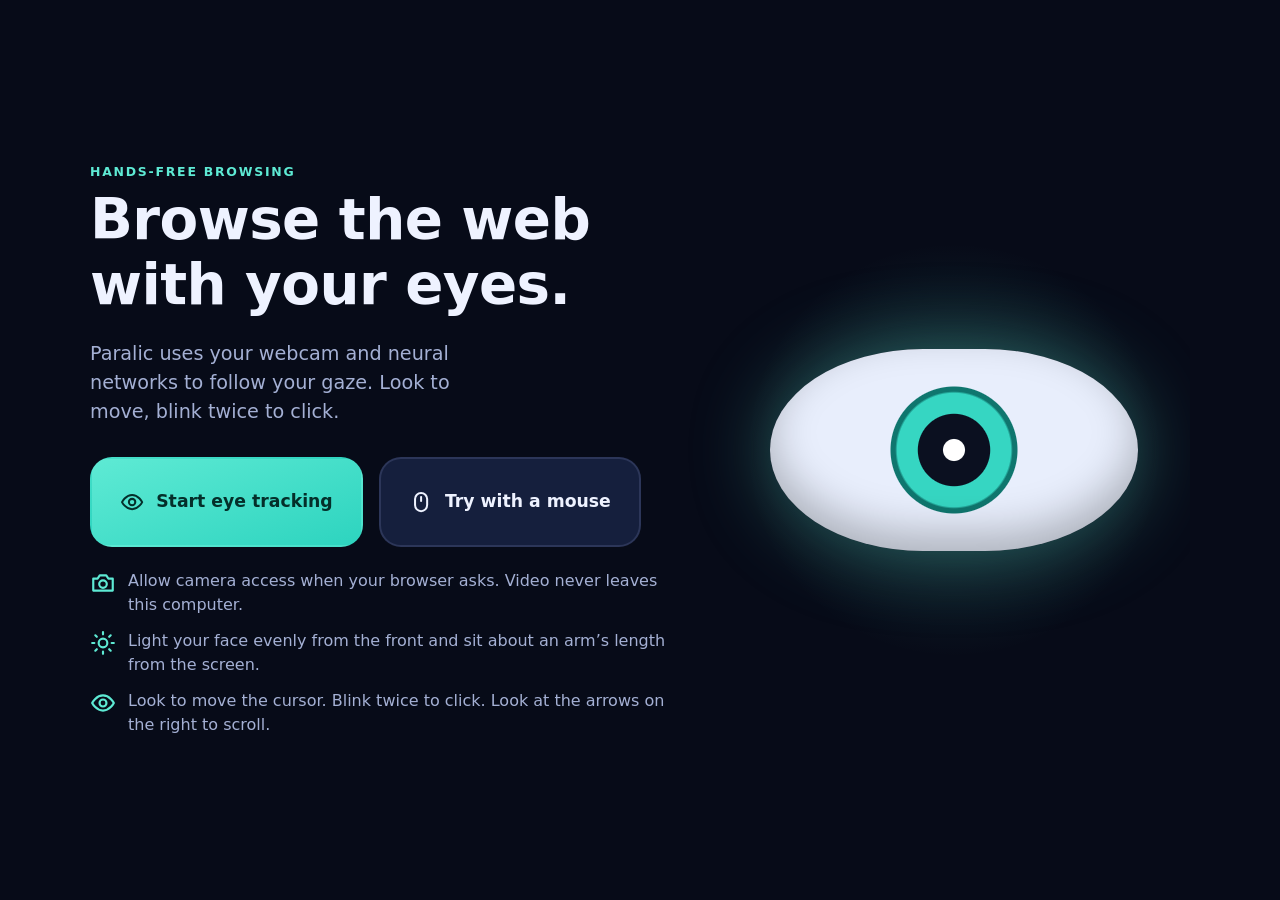
==== web/index.html @ 22b1cbd6 "Add Paralic: eye-controlled website with webcam eye tracking A localhost website that can be navigat" ====
<!doctype html>
<html lang="en">
<head>
  <meta charset="utf-8">
  <meta name="viewport" content="width=device-width, initial-scale=1">
  <title>Paralic — browse with your eyes</title>
  <meta name="description" content="A website you can navigate using only your eyes: webcam eye tracking with neural networks, double-blink to click.">
  <link rel="icon" href="data:image/svg+xml,%3Csvg xmlns='http://www.w3.org/2000/svg' viewBox='0 0 64 64'%3E%3Cpath d='M4 32C12 18 22 12 32 12s20 6 28 20c-8 14-18 20-28 20S12 46 4 32z' fill='%235eead4'/%3E%3Ccircle cx='32' cy='32' r='11' fill='%230a0f1f'/%3E%3Ccircle cx='36' cy='28' r='3.5' fill='%23fff'/%3E%3C/svg%3E">
  <link rel="stylesheet" href="css/styles.css">
  <script type="module" src="js/main.js"></script>
</head>
<body>
  <div id="app" class="app">
    <header class="topbar" id="topbar">
      <div class="brand" aria-hidden="true">
        <span class="brand-mark"></span>
        <span class="brand-name">Paralic</span>
      </div>
      <div id="camera-panel" class="camera-panel" hidden>
        <div class="camera-view">
          <video id="camera-video" playsinline muted></video>
          <canvas id="camera-overlay"></canvas>
          <div class="camera-status">
            <span class="status-dot" id="status-dot"></span>
            <span id="status-text">Starting…</span>
          </div>
        </div>
        <div class="blink-meter" title="Eye closure (blink) level">
          <div class="blink-fill" id="blink-fill"></div>
          <div class="blink-thr" id="blink-thr"></div>
        </div>
      </div>
      <nav class="nav" id="nav" aria-label="Main">
        <button class="nav-btn" type="button" data-action="back" data-icon="back">Back</button>
        <a class="nav-btn" href="#/home" data-route="home" data-icon="home">Home</a>
        <a class="nav-btn" href="#/explore" data-route="explore" data-icon="planet">Explore</a>
        <a class="nav-btn" href="#/read" data-route="read" data-icon="book">Read</a>
        <a class="nav-btn" href="#/talk" data-route="talk" data-icon="chat">Talk</a>
        <a class="nav-btn" href="#/practice" data-route="practice" data-icon="target">Practice</a>
        <a class="nav-btn" href="#/settings" data-route="settings" data-icon="sliders">Settings</a>
      </nav>
      <button class="nav-btn pause-btn" type="button" data-action="pause" data-icon="pause" id="pause-btn">Pause</button>
    </header>

    <main id="page" class="page" tabindex="-1" aria-live="polite"></main>

    <aside class="scroll-rail" id="scroll-rail" aria-label="Scroll">
      <button class="rail-zone" type="button" data-scroll="up" aria-label="Scroll up">
        <span class="rail-arrow"></span><span class="rail-label">Scroll up</span>
      </button>
      <button class="rail-zone" type="button" data-scroll="down" aria-label="Scroll down">
        <span class="rail-arrow"></span><span class="rail-label">Scroll down</span>
      </button>
    </aside>
  </div>

  <div id="paused-banner" class="paused-banner" hidden>
    <strong>Paused</strong><span>Blink twice to resume</span>
  </div>

  <div id="gaze-cursor" class="gaze-cursor" hidden aria-hidden="true">
    <div class="gc-ring"></div>
    <div class="gc-dot"></div>
    <div class="gc-badge">1</div>
  </div>

  <div id="overlay-root"></div>
  <div id="toast-root" class="toast-root" aria-live="assertive"></div>
  <noscript><p class="noscript">Paralic needs JavaScript to run.</p></noscript>
</body>
</html>
---- web/css/styles.css ----
/* Paralic — styles
   Everything interactive is large and well separated: webcam eye tracking is
   accurate to roughly a thumb's width at arm's length, so targets are big. */

:root {
  --bg: #0a0f1f;
  --bg-2: #0e1530;
  --card: #151f3d;
  --card-2: #1b2750;
  --card-hover: #22325f;
  --line: rgba(148, 163, 214, 0.18);
  --text: #eef2ff;
  --muted: #a4b0d4;
  --faint: #6f7ba3;
  --accent: #5eead4;
  --accent-2: #2dd4bf;
  --accent-ink: #042f2a;
  --violet: #a78bfa;
  --warn: #fbbf24;
  --danger: #fb7185;
  --ok: #4ade80;
  --radius: 22px;
  --radius-sm: 14px;
  --topbar-h: clamp(78px, 10.5vh, 112px);
  --rail-w: clamp(78px, 6.4vw, 116px);
  --gap: clamp(12px, 1.5vw, 26px);
  --target-h: clamp(76px, 10vh, 124px);
  --font: "Inter", "Segoe UI", system-ui, -apple-system, Roboto, "Helvetica Neue", Arial, sans-serif;
  --shadow: 0 12px 40px rgba(0, 0, 0, 0.35);
  color-scheme: dark;
}

* { box-sizing: border-box; }

html, body {
  height: 100%;
  margin: 0;
  background: var(--bg);
  color: var(--text);
  font-family: var(--font);
  font-size: clamp(16px, 1.15vw, 21px);
  line-height: 1.5;
  overflow: hidden;
  -webkit-font-smoothing: antialiased;
}

body {
  background:
    radial-gradient(1200px 700px at 85% -10%, rgba(94, 234, 212, 0.10), transparent 60%),
    radial-gradient(900px 600px at -10% 110%, rgba(167, 139, 250, 0.10), transparent 60%),
    var(--bg);
}

button, a { font: inherit; color: inherit; }
button { cursor: pointer; }
[hidden] { display: none !important; }
svg { display: block; }

.app {
  height: 100%;
  display: grid;
  grid-template-rows: var(--topbar-h) minmax(0, 1fr);
}

/* ------------------------------------------------------------------ */
/* Top bar & navigation                                                */
/* ------------------------------------------------------------------ */

.topbar {
  position: relative;
  z-index: 20;
  display: flex;
  align-items: stretch;
  gap: clamp(8px, 0.8vw, 14px);
  padding: 10px clamp(10px, 1vw, 16px);
  background: rgba(8, 12, 26, 0.9);
  border-bottom: 1px solid var(--line);
  backdrop-filter: blur(10px);
}

.brand {
  display: flex;
  align-items: center;
  gap: 10px;
  padding: 0 8px 0 4px;
  font-weight: 800;
  letter-spacing: 0.02em;
  font-size: clamp(16px, 1.3vw, 22px);
}

.brand-mark {
  width: 34px;
  height: 22px;
  border-radius: 50% / 60%;
  background: radial-gradient(circle at 55% 45%, #fff 0 12%, var(--bg) 13% 30%, var(--accent) 31%);
  box-shadow: 0 0 18px rgba(94, 234, 212, 0.45);
}

.nav {
  display: flex;
  flex: 1;
  gap: clamp(6px, 0.7vw, 12px);
  min-width: 0;
}

.nav-btn {
  flex: 1 1 0;
  min-width: 0;
  display: flex;
  flex-direction: column;
  align-items: center;
  justify-content: center;
  gap: 4px;
  padding: 6px 4px;
  border-radius: 18px;
  border: 2px solid transparent;
  background: var(--card);
  color: var(--text);
  font-size: clamp(13px, 1.05vw, 19px);
  font-weight: 650;
  text-decoration: none;
  white-space: nowrap;
  transition: background 0.15s, transform 0.15s, box-shadow 0.15s;
}

.nav-btn svg { width: clamp(22px, 2vw, 32px); height: clamp(22px, 2vw, 32px); }
.nav-btn:hover { background: var(--card-hover); }
.nav-btn.active {
  background: linear-gradient(160deg, var(--accent), var(--accent-2));
  color: var(--accent-ink);
}
.pause-btn { flex: 0 0 clamp(92px, 8vw, 140px); background: #2a2140; }
.is-paused .pause-btn { background: var(--warn); color: #2b1d00; }

/* ------------------------------------------------------------------ */
/* Page area & scroll rail                                             */
/* ------------------------------------------------------------------ */

.page {
  position: relative;
  overflow-y: auto;
  overflow-x: hidden;
  padding: var(--gap) calc(var(--rail-w) + var(--gap)) 72px var(--gap);
  outline: none;
  scrollbar-width: thin;
  scrollbar-color: var(--card-2) transparent;
}

.page-inner { max-width: 1500px; margin: 0 auto; }

.scroll-rail {
  position: fixed;
  z-index: 15;
  right: 0;
  top: var(--topbar-h);
  bottom: 0;
  width: var(--rail-w);
  display: grid;
  grid-template-rows: 1fr 1fr;
  gap: 10px;
  padding: 10px 10px 10px 0;
}

.scroll-rail.is-hidden .rail-zone { opacity: 0.18; }

.rail-zone {
  display: flex;
  flex-direction: column;
  align-items: center;
  justify-content: center;
  gap: 10px;
  border: 2px dashed rgba(148, 163, 214, 0.28);
  border-radius: 20px;
  background: rgba(21, 31, 61, 0.55);
  color: var(--muted);
  font-size: 13px;
  font-weight: 600;
  text-align: center;
  transition: background 0.2s, opacity 0.2s, border-color 0.2s;
}
.rail-zone[data-scroll="up"] { justify-content: flex-start; padding-top: 18%; }
.rail-zone[data-scroll="down"] { justify-content: flex-end; padding-bottom: 18%; }
.rail-zone[data-scroll="down"] .rail-arrow { order: 2; }
.rail-zone.is-disabled { opacity: 0.25; }
.rail-arrow {
  width: 0; height: 0;
  border-left: 18px solid transparent;
  border-right: 18px solid transparent;
  border-bottom: 24px solid currentColor;
}
.rail-zone[data-scroll="down"] .rail-arrow { transform: rotate(180deg); }
.rail-label { writing-mode: vertical-rl; transform: rotate(180deg); letter-spacing: 0.08em; opacity: 0.8; }
.rail-zone.is-scrolling {
  background: rgba(94, 234, 212, 0.18);
  border-color: var(--accent);
  color: var(--accent);
}
.rail-zone.is-scrolling .rail-arrow { animation: nudge 0.6s ease-in-out infinite alternate; }

@keyframes nudge { from { translate: 0 -4px; } to { translate: 0 4px; } }

/* ------------------------------------------------------------------ */
/* Gaze interaction states                                             */
/* ------------------------------------------------------------------ */

.gaze-hover {
  outline: 4px solid var(--accent) !important;
  outline-offset: 3px;
  box-shadow: 0 0 0 9px rgba(94, 234, 212, 0.16), 0 14px 44px rgba(94, 234, 212, 0.22) !important;
  z-index: 2;
}
.btn.gaze-hover, .tile.gaze-hover, .card.gaze-hover, .nav-btn.gaze-hover, .key.gaze-hover, .phrase.gaze-hover,
.choice.gaze-hover, .opt.gaze-hover {
  transform: translateY(-2px) scale(1.02);
}
.gaze-armed { animation: armed 0.45s ease-in-out infinite alternate; }
@keyframes armed {
  from { outline-color: var(--accent); }
  to { outline-color: var(--violet); box-shadow: 0 0 0 14px rgba(167, 139, 250, 0.22), 0 14px 44px rgba(167, 139, 250, 0.3); }
}
.gaze-pressed { animation: pressed 0.35s ease-out; }
@keyframes pressed { 0% { filter: brightness(1.6); transform: scale(0.96); } 100% { filter: none; } }

/* The gaze cursor */
.gaze-cursor {
  --size: 46px;
  position: fixed;
  left: 0;
  top: 0;
  z-index: 2000;
  width: var(--size);
  height: var(--size);
  margin: calc(var(--size) / -2) 0 0 calc(var(--size) / -2);
  pointer-events: none;
  will-change: transform;
}
.gaze-cursor.size-small { --size: 34px; }
.gaze-cursor.size-large { --size: 64px; }
.gc-ring {
  position: absolute;
  inset: 0;
  border-radius: 50%;
  border: 3px solid var(--accent);
  background: rgba(94, 234, 212, 0.14);
  box-shadow: 0 0 0 2px rgba(0, 0, 0, 0.45), 0 0 24px rgba(94, 234, 212, 0.45);
  transition: transform 0.15s, border-color 0.15s, background 0.15s;
}
.gc-dot {
  position: absolute;
  left: 50%;
  top: 50%;
  width: 8px;
  height: 8px;
  margin: -4px 0 0 -4px;
  border-radius: 50%;
  background: #fff;
  box-shadow: 0 0 0 2px rgba(0, 0, 0, 0.5);
}
.gc-badge {
  position: absolute;
  right: -12px;
  top: -12px;
  width: 26px;
  height: 26px;
  border-radius: 50%;
  display: grid;
  place-items: center;
  font-size: 14px;
  font-weight: 800;
  background: var(--violet);
  color: #1a1033;
  opacity: 0;
  transform: scale(0.4);
  transition: opacity 0.12s, transform 0.12s;
}
.gaze-cursor.on-target .gc-ring { transform: scale(0.72); border-color: var(--violet); background: rgba(167, 139, 250, 0.2); }
.gaze-cursor.frozen .gc-ring { border-style: dashed; opacity: 0.75; }
.gaze-cursor.armed .gc-badge { opacity: 1; transform: scale(1); }
.gaze-cursor.stale { opacity: 0.35; }

.click-ripple {
  position: fixed;
  z-index: 1999;
  width: 20px;
  height: 20px;
  margin: -10px 0 0 -10px;
  border-radius: 50%;
  border: 3px solid var(--violet);
  pointer-events: none;
  animation: ripple 0.55s ease-out forwards;
}
@keyframes ripple { from { transform: scale(1); opacity: 1; } to { transform: scale(7); opacity: 0; } }

/* ------------------------------------------------------------------ */
/* Camera panel (docked in the top bar)                                */
/* ------------------------------------------------------------------ */

.camera-panel {
  position: relative;
  flex: none;
  height: 100%;
  aspect-ratio: 4 / 3;
  display: flex;
  flex-direction: column;
  gap: 4px;
  pointer-events: none;
}
.camera-on .brand { display: none; }
.camera-view { position: relative; flex: 1; min-height: 0; border-radius: 12px; overflow: hidden; background: #000; border: 1px solid var(--line); }
.camera-view video, .camera-view canvas {
  position: absolute;
  inset: 0;
  width: 100%;
  height: 100%;
  object-fit: cover;
  transform: scaleX(-1);
}
.camera-status {
  position: absolute;
  left: 5px;
  right: 5px;
  bottom: 3px;
  display: flex;
  align-items: center;
  gap: 5px;
  font-size: 11px;
  font-weight: 600;
  color: #fff;
  text-shadow: 0 1px 3px #000, 0 0 2px #000;
  white-space: nowrap;
  overflow: hidden;
}
.status-dot { width: 8px; height: 8px; flex: none; border-radius: 50%; background: var(--faint); }
.status-dot.ok { background: var(--ok); box-shadow: 0 0 6px var(--ok); }
.status-dot.warn { background: var(--warn); }
.status-dot.bad { background: var(--danger); }
.blink-meter { position: relative; flex: none; height: 5px; border-radius: 3px; background: rgba(255, 255, 255, 0.1); overflow: hidden; }
.blink-fill { position: absolute; left: 0; top: 0; bottom: 0; width: 0; background: var(--accent); transition: width 0.06s linear; }
.blink-fill.closed { background: var(--violet); }
.blink-thr { position: absolute; top: 0; bottom: 0; width: 2px; background: var(--warn); left: 60%; }

.paused-banner {
  position: fixed;
  z-index: 40;
  left: 50%;
  bottom: 24px;
  translate: -50% 0;
  display: flex;
  gap: 14px;
  align-items: center;
  padding: 16px 28px;
  border-radius: 999px;
  background: var(--warn);
  color: #2b1d00;
  font-size: 1.1rem;
  box-shadow: var(--shadow);
}
.is-paused .page, .is-paused .scroll-rail { filter: grayscale(0.6) brightness(0.7); }

/* ------------------------------------------------------------------ */
/* Common building blocks                                              */
/* ------------------------------------------------------------------ */

h1, h2, h3 { line-height: 1.15; margin: 0 0 0.4em; letter-spacing: -0.01em; }
h1 { font-size: clamp(30px, 3vw, 54px); font-weight: 800; }
h2 { font-size: clamp(22px, 2vw, 34px); font-weight: 750; }
h3 { font-size: clamp(18px, 1.4vw, 24px); font-weight: 700; }
p { margin: 0 0 1em; }
.muted { color: var(--muted); }
.eyebrow { text-transform: uppercase; letter-spacing: 0.14em; font-size: 0.78rem; font-weight: 700; color: var(--accent); margin-bottom: 0.5em; }

.page-head { display: flex; align-items: flex-end; justify-content: space-between; gap: var(--gap); margin-bottom: var(--gap); flex-wrap: wrap; }
.page-head p { margin: 0; max-width: 60ch; }

.btn {
  display: inline-flex;
  align-items: center;
  justify-content: center;
  gap: 12px;
  min-height: var(--target-h);
  min-width: clamp(150px, 14vw, 260px);
  padding: 12px 28px;
  border-radius: var(--radius);
  border: 2px solid var(--line);
  background: var(--card);
  color: var(--text);
  font-size: clamp(17px, 1.35vw, 24px);
  font-weight: 700;
  text-decoration: none;
  transition: background 0.15s, transform 0.15s, box-shadow 0.15s;
}
.btn svg { width: 1.4em; height: 1.4em; flex: none; }
.btn:hover { background: var(--card-hover); }
.btn.primary { background: linear-gradient(160deg, var(--accent), var(--accent-2)); color: var(--accent-ink); border-color: transparent; }
.btn.primary:hover { filter: brightness(1.08); }
.btn.violet { background: linear-gradient(160deg, #c4b5fd, var(--violet)); color: #1d1238; border-color: transparent; }
.btn.danger { background: #3a1a2a; border-color: rgba(251, 113, 133, 0.5); }
.btn-row { display: flex; flex-wrap: wrap; gap: var(--gap); }

.card {
  position: relative;
  display: block;
  padding: clamp(18px, 1.8vw, 30px);
  border-radius: var(--radius);
  background: var(--card);
  border: 1px solid var(--line);
  color: inherit;
  text-decoration: none;
  transition: background 0.15s, transform 0.15s, box-shadow 0.15s;
}
a.card:hover, button.card:hover { background: var(--card-hover); }

.grid { display: grid; gap: var(--gap); }
.grid.cols-2 { grid-template-columns: repeat(2, minmax(0, 1fr)); }
.grid.cols-3 { grid-template-columns: repeat(3, minmax(0, 1fr)); }
.grid.cols-4 { grid-template-columns: repeat(4, minmax(0, 1fr)); }

.pill { display: inline-flex; align-items: center; gap: 8px; padding: 6px 14px; border-radius: 999px; background: rgba(255, 255, 255, 0.07); font-size: 0.85rem; color: var(--muted); }
.pill.ok { color: var(--ok); }
.pill.warn { color: var(--warn); }

/* ------------------------------------------------------------------ */
/* Overlays (start screen, calibration, dialogs)                       */
/* ------------------------------------------------------------------ */

.overlay {
  position: fixed;
  inset: 0;
  z-index: 1000;
  display: flex;
  align-items: center;
  justify-content: center;
  padding: 4vh 4vw;
  background: rgba(6, 9, 20, 0.94);
  backdrop-filter: blur(6px);
}
.overlay.solid { background: #070b18; }
.overlay-card { width: min(1100px, 100%); max-height: 100%; overflow: auto; }

.start-hero { display: grid; grid-template-columns: 1.1fr 0.9fr; gap: clamp(20px, 4vw, 70px); align-items: center; }
.start-hero h1 { font-size: clamp(36px, 4.4vw, 76px); }
.start-hero .lead { font-size: clamp(18px, 1.5vw, 26px); color: var(--muted); max-width: 34ch; }
.start-actions { display: flex; flex-wrap: wrap; gap: 16px; margin: 30px 0 22px; }
.start-list { list-style: none; margin: 0; padding: 0; display: grid; gap: 12px; color: var(--muted); }
.start-list li { display: flex; gap: 12px; align-items: flex-start; }
.start-list svg { width: 26px; height: 26px; color: var(--accent); flex: none; margin-top: 1px; }
.start-visual {
  position: relative;
  aspect-ratio: 1;
  border-radius: 50%;
  background: radial-gradient(circle at 50% 50%, rgba(94, 234, 212, 0.18), transparent 62%);
  display: grid;
  place-items: center;
}
.start-eye {
  width: 78%;
  aspect-ratio: 2 / 1.1;
  border-radius: 50% / 60%;
  background: radial-gradient(circle at 50% 50%, #fff 0 5%, #0b1020 5.5% 17%, #36d6c2 17.5% 27%, #0f766e 28% 30%, #e8eefc 30.5% 100%);
  box-shadow: 0 0 80px rgba(94, 234, 212, 0.35), inset 0 -18px 40px rgba(0, 0, 0, 0.25);
  animation: look 6s ease-in-out infinite;
}
@keyframes look {
  0%, 100% { background-position: 0 0; }
  25% { background-position: -30px -4px; }
  50% { background-position: 26px 6px; }
  75% { background-position: 8px -8px; }
}
.error-box { margin-top: 20px; padding: 16px 20px; border-radius: 14px; background: rgba(251, 113, 133, 0.12); border: 1px solid rgba(251, 113, 133, 0.45); color: #ffd5dc; white-space: pre-wrap; }
.note-box { margin-top: 20px; padding: 14px 18px; border-radius: 14px; background: rgba(94, 234, 212, 0.08); border: 1px solid rgba(94, 234, 212, 0.3); color: var(--muted); }

.face-check { display: grid; grid-template-columns: minmax(0, 1fr) minmax(0, 1fr); gap: clamp(20px, 3vw, 50px); align-items: center; }
.face-preview { position: relative; border-radius: 24px; overflow: hidden; background: #000; aspect-ratio: 4 / 3; box-shadow: var(--shadow); }
.face-preview video, .face-preview canvas { position: absolute; inset: 0; width: 100%; height: 100%; object-fit: cover; transform: scaleX(-1); }
.face-guide { position: absolute; inset: 14% 28%; border: 3px dashed rgba(255, 255, 255, 0.35); border-radius: 50% / 45%; }
.face-guide.ok { border-color: var(--ok); border-style: solid; }
.big-status { font-size: clamp(22px, 2vw, 34px); font-weight: 750; margin: 0 0 12px; }

/* Giant choices usable even with rough accuracy */
.choice-row { position: fixed; inset: 0; display: grid; grid-auto-flow: column; grid-auto-columns: 1fr; gap: 3vw; padding: 16vh 4vw 6vh; }
.choice {
  display: flex;
  flex-direction: column;
  align-items: center;
  justify-content: center;
  gap: 18px;
  padding: 30px;
  border-radius: 34px;
  border: 3px solid var(--line);
  background: var(--card);
  color: var(--text);
  font-size: clamp(22px, 2.2vw, 40px);
  font-weight: 800;
  text-align: center;
}
.choice small { font-size: 0.5em; font-weight: 500; color: var(--muted); max-width: 26ch; }
.choice svg { width: clamp(48px, 5vw, 90px); height: clamp(48px, 5vw, 90px); }
.choice.primary { background: linear-gradient(160deg, rgba(94, 234, 212, 0.28), rgba(45, 212, 191, 0.12)); border-color: rgba(94, 234, 212, 0.6); }
.choice-title { position: fixed; top: 5vh; left: 0; right: 0; text-align: center; padding: 0 4vw; }
.choice-title p { color: var(--muted); margin: 0; }

/* Calibration */
.calib { background: #060913; cursor: none; }
.calib-dot {
  position: fixed;
  left: 0;
  top: 0;
  width: 64px;
  height: 64px;
  margin: -32px 0 0 -32px;
  border-radius: 50%;
  background: radial-gradient(circle, #fff 0 12%, var(--accent) 13% 36%, rgba(94, 234, 212, 0.25) 37% 100%);
  box-shadow: 0 0 30px rgba(94, 234, 212, 0.6);
  transition: translate 0.55s cubic-bezier(0.45, 0, 0.2, 1), scale 0.35s;
  will-change: translate, scale;
}
.calib-dot.settle { scale: 0.7; }
.calib-dot.collect { scale: 0.55; animation: dotpulse 0.5s ease-in-out infinite alternate; }
.calib-dot.done { scale: 0; transition: scale 0.2s; }
@keyframes dotpulse { from { box-shadow: 0 0 20px rgba(94, 234, 212, 0.5); } to { box-shadow: 0 0 50px rgba(94, 234, 212, 1); } }
.calib-text {
  position: fixed;
  left: 50%;
  top: 50%;
  translate: -50% -50%;
  width: min(820px, 86vw);
  text-align: center;
  pointer-events: none;
  transition: opacity 0.3s;
}
.calib-text.top { top: 16%; }
.calib-text h2 { font-size: clamp(26px, 2.6vw, 44px); }
.calib-text p { color: var(--muted); font-size: clamp(17px, 1.4vw, 24px); }
.calib-count { font-size: clamp(60px, 9vw, 150px); font-weight: 800; color: var(--accent); line-height: 1; }
.calib-progress { position: fixed; left: 50%; bottom: 4vh; translate: -50% 0; display: flex; gap: 8px; }
.calib-progress i { width: 12px; height: 12px; border-radius: 50%; background: rgba(255, 255, 255, 0.14); }
.calib-progress i.done { background: var(--accent); }
.calib-warning { position: fixed; left: 50%; top: 4vh; translate: -50% 0; padding: 10px 22px; border-radius: 999px; background: rgba(251, 191, 36, 0.14); color: var(--warn); font-weight: 650; }
.head-guide { position: fixed; width: 170px; height: 170px; margin: -85px 0 0 -85px; border-radius: 50%; border: 2px dashed rgba(94, 234, 212, 0.4); animation: spin 5s linear infinite; pointer-events: none; }
@keyframes spin { to { rotate: 360deg; } }
.spinner { width: 70px; height: 70px; margin: 0 auto 26px; border-radius: 50%; border: 6px solid rgba(94, 234, 212, 0.18); border-top-color: var(--accent); animation: spin 0.9s linear infinite; }
.nn-anim { display: flex; justify-content: center; gap: 26px; margin: 10px auto 26px; }
.nn-anim span { display: grid; gap: 10px; align-content: center; }
.nn-anim i { width: 14px; height: 14px; border-radius: 50%; background: var(--accent); opacity: 0.25; animation: neuron 1.2s ease-in-out infinite; }
@keyframes neuron { 50% { opacity: 1; box-shadow: 0 0 14px var(--accent); } }

/* Calibration results */
.results { display: grid; grid-template-columns: minmax(0, 1.2fr) minmax(0, 1fr); gap: clamp(20px, 3vw, 50px); align-items: center; }
.results-map { position: relative; aspect-ratio: 16 / 9; border-radius: 18px; background: #0c1328; border: 1px solid var(--line); overflow: hidden; }
.results-map .t { position: absolute; width: 22px; height: 22px; margin: -11px 0 0 -11px; border-radius: 50%; border: 2px solid var(--accent); }
.results-map .p { position: absolute; width: 10px; height: 10px; margin: -5px 0 0 -5px; border-radius: 50%; background: var(--violet); }
.results-map svg { position: absolute; inset: 0; width: 100%; height: 100%; }
.score { font-size: clamp(40px, 5vw, 84px); font-weight: 800; line-height: 1; }
.score.excellent, .score.good { color: var(--ok); }
.score.fair { color: var(--warn); }
.score.poor { color: var(--danger); }

/* Toasts */
.toast-root { position: fixed; z-index: 3000; top: calc(var(--topbar-h) + 14px); left: 50%; translate: -50% 0; display: grid; gap: 10px; pointer-events: none; }
.toast { padding: 14px 24px; border-radius: 16px; background: #1f2b52; border: 1px solid var(--line); box-shadow: var(--shadow); font-weight: 600; animation: toast-in 0.25s ease-out; max-width: 80vw; text-align: center; }
.toast.ok { border-color: rgba(74, 222, 128, 0.6); }
.toast.warn { border-color: rgba(251, 191, 36, 0.7); }
.toast.bad { border-color: rgba(251, 113, 133, 0.7); }
@keyframes toast-in { from { opacity: 0; translate: 0 -10px; } }

/* ------------------------------------------------------------------ */
/* Home                                                                */
/* ------------------------------------------------------------------ */

.hero {
  display: grid;
  grid-template-columns: minmax(0, 1.4fr) minmax(0, 1fr);
  gap: var(--gap);
  margin-bottom: var(--gap);
}
.hero-main { padding: clamp(22px, 2.6vw, 44px); border-radius: 28px; background: linear-gradient(135deg, #14234a, #101a38 60%, #1a1540); border: 1px solid var(--line); }
.hero-main h1 span { color: var(--accent); }
.hero-main p { color: var(--muted); font-size: 1.1rem; max-width: 52ch; }
.gesture-list { display: grid; gap: 12px; }
.gesture { display: flex; align-items: center; gap: 16px; padding: 16px 20px; border-radius: 18px; background: var(--card); border: 1px solid var(--line); }
.gesture svg { width: 38px; height: 38px; color: var(--accent); flex: none; }
.gesture b { display: block; }
.gesture span { color: var(--muted); font-size: 0.92rem; }

.tile {
  display: flex;
  flex-direction: column;
  justify-content: space-between;
  gap: 18px;
  min-height: clamp(170px, 24vh, 260px);
  padding: clamp(20px, 2vw, 32px);
  border-radius: 26px;
  border: 1px solid var(--line);
  background: var(--card);
  color: inherit;
  text-decoration: none;
  overflow: hidden;
  position: relative;
  transition: background 0.15s, transform 0.15s, box-shadow 0.15s;
}
.tile:hover { background: var(--card-hover); }
.tile .tile-icon { width: clamp(46px, 4vw, 66px); height: clamp(46px, 4vw, 66px); padding: 12px; border-radius: 18px; background: rgba(94, 234, 212, 0.12); color: var(--accent); }
.tile .tile-icon svg { width: 100%; height: 100%; }
.tile h3 { margin: 0 0 4px; font-size: clamp(22px, 1.8vw, 32px); }
.tile p { margin: 0; color: var(--muted); }
.tile::after { content: ""; position: absolute; right: -40px; bottom: -40px; width: 160px; height: 160px; border-radius: 50%; background: radial-gradient(circle, rgba(94, 234, 212, 0.12), transparent 70%); }
.tile.violet .tile-icon { background: rgba(167, 139, 250, 0.14); color: var(--violet); }
.tile.warm .tile-icon { background: rgba(251, 191, 36, 0.12); color: var(--warn); }

.calib-card { display: flex; align-items: center; justify-content: space-between; gap: var(--gap); flex-wrap: wrap; margin-top: var(--gap); }

/* ------------------------------------------------------------------ */
/* Explore: planets                                                    */
/* ------------------------------------------------------------------ */

.space {
  background:
    radial-gradient(1px 1px at 20% 30%, #fff, transparent),
    radial-gradient(1px 1px at 70% 80%, #fff, transparent),
    radial-gradient(1.5px 1.5px at 40% 70%, #dbeafe, transparent),
    radial-gradient(1px 1px at 85% 20%, #fff, transparent),
    radial-gradient(1px 1px at 55% 45%, #c7d2fe, transparent),
    radial-gradient(1.5px 1.5px at 10% 85%, #fff, transparent);
  background-size: 260px 260px;
}
.planet-card { display: flex; flex-direction: column; align-items: center; justify-content: center; gap: 14px; min-height: clamp(210px, 30vh, 320px); text-align: center; background: rgba(21, 31, 61, 0.78); }
.planet-card h3 { margin: 0; }
.planet-card p { margin: 0; color: var(--muted); font-size: 0.9rem; }

.planet {
  --pd: clamp(90px, 9vw, 150px);
  position: relative;
  width: var(--pd);
  height: var(--pd);
  border-radius: 50%;
  flex: none;
  box-shadow: inset -18px -14px 36px rgba(0, 0, 0, 0.55), 0 0 40px rgba(255, 255, 255, 0.06);
}
.planet.big { --pd: clamp(220px, 26vw, 420px); }
.planet.big.saturn { --pd: clamp(160px, 17vw, 300px); }
.planet::after { content: ""; position: absolute; inset: 0; border-radius: 50%; background: radial-gradient(circle at 32% 28%, rgba(255, 255, 255, 0.35), transparent 42%); }
.planet.mercury { background: radial-gradient(circle at 60% 65%, #7b7470 0 8%, transparent 9%), radial-gradient(circle at 30% 55%, #8a837e 0 6%, transparent 7%), radial-gradient(circle at 70% 30%, #857e79 0 5%, transparent 6%), radial-gradient(circle at 40% 40%, #b7b0aa, #6f6964); }
.planet.venus { background: repeating-linear-gradient(165deg, rgba(255, 255, 255, 0.07) 0 12px, transparent 12px 26px), radial-gradient(circle at 40% 40%, #f3d9a4, #c89b52 70%, #9c7338); }
.planet.earth { background: radial-gradient(ellipse 22% 16% at 32% 38%, #3f9b4f 0 60%, transparent 62%), radial-gradient(ellipse 14% 22% at 62% 58%, #4a9d4a 0 60%, transparent 62%), radial-gradient(ellipse 30% 8% at 50% 22%, rgba(255, 255, 255, 0.7) 0 50%, transparent 55%), radial-gradient(ellipse 26% 6% at 58% 78%, rgba(255, 255, 255, 0.6) 0 50%, transparent 55%), radial-gradient(circle at 40% 40%, #4ea3e8, #1e5fa8 70%, #123d73); }
.planet.mars { background: radial-gradient(ellipse 30% 10% at 50% 8%, rgba(255, 255, 255, 0.85) 0 50%, transparent 55%), radial-gradient(ellipse 20% 12% at 40% 55%, rgba(110, 40, 20, 0.55) 0 60%, transparent 62%), radial-gradient(circle at 40% 40%, #e8835a, #b8481f 70%, #7a2d14); }
.planet.jupiter { background: radial-gradient(ellipse 12% 7% at 64% 62%, #c2532f 0 60%, transparent 64%), repeating-linear-gradient(180deg, #d8b48a 0 9%, #b98a5e 9% 15%, #e6cfae 15% 22%, #a86f47 22% 26%, #dcc19c 26% 34%); }
.planet.saturn { background: repeating-linear-gradient(180deg, #e8d5a3 0 12%, #d6bb80 12% 20%, #f0e0b8 20% 30%, #cfb176 30% 36%); overflow: visible; }
.planet.saturn .ring { position: absolute; left: -38%; top: 38%; width: 176%; height: 24%; border-radius: 50%; border: calc(var(--pd) * 0.06) solid rgba(222, 200, 150, 0.8); box-shadow: 0 0 0 calc(var(--pd) * 0.03) rgba(190, 170, 120, 0.35); transform: rotate(-16deg); }
.planet.uranus { background: radial-gradient(circle at 40% 40%, #c9f1f2, #7fcfd6 60%, #4e9aa6); }
.planet.neptune { background: radial-gradient(ellipse 13% 8% at 60% 42%, #1c2f7a 0 60%, transparent 64%), radial-gradient(circle at 40% 40%, #5b8cf0, #2f55c7 60%, #1a3486); }

.planet-detail { display: grid; grid-template-columns: minmax(0, 0.9fr) minmax(0, 1.1fr); gap: clamp(20px, 3vw, 60px); align-items: center; }
.planet-stage { display: grid; place-items: center; min-height: clamp(280px, 50vh, 560px); border-radius: 30px; }
.facts { display: grid; grid-template-columns: repeat(2, minmax(0, 1fr)); gap: 12px; margin: 22px 0; }
.fact { padding: 14px 18px; border-radius: 16px; background: var(--card); border: 1px solid var(--line); }
.fact b { display: block; font-size: 1.15rem; }
.fact span { color: var(--muted); font-size: 0.85rem; }

/* ------------------------------------------------------------------ */
/* Read                                                                */
/* ------------------------------------------------------------------ */

.article-card { display: flex; gap: 22px; align-items: center; min-height: clamp(140px, 19vh, 200px); }
.article-card .art-icon { width: clamp(60px, 6vw, 96px); height: clamp(60px, 6vw, 96px); flex: none; border-radius: 22px; display: grid; place-items: center; background: rgba(167, 139, 250, 0.14); color: var(--violet); }
.article-card .art-icon svg { width: 55%; height: 55%; }
.article-card h3 { margin-bottom: 6px; }
.article-card p { margin: 0; color: var(--muted); }
.article { max-width: 60ch; margin: 0 auto; font-size: clamp(19px, 1.45vw, 26px); line-height: 1.7; }
.article h1 { margin-bottom: 0.3em; }
.article h2 { margin-top: 1.4em; }
.article .meta { color: var(--muted); margin-bottom: 1.6em; }
.article blockquote { margin: 1.4em 0; padding: 0.6em 1.2em; border-left: 5px solid var(--accent); background: rgba(94, 234, 212, 0.06); border-radius: 0 14px 14px 0; }
.article-end { max-width: 60ch; margin: 50px auto 0; }

/* ------------------------------------------------------------------ */
/* Talk                                                                */
/* ------------------------------------------------------------------ */

.talk { display: grid; gap: clamp(10px, 1vw, 16px); }
.talk-top { display: grid; grid-template-columns: minmax(0, 1fr) auto; gap: clamp(10px, 1vw, 16px); }
.tabs { display: flex; gap: 12px; }
.tabs .btn { min-width: clamp(130px, 11vw, 200px); }
.tabs .btn.active { background: var(--card-2); border-color: var(--accent); color: var(--accent); }
.text-display {
  min-height: clamp(70px, 10vh, 120px);
  padding: 14px 22px;
  border-radius: 20px;
  background: #0c1430;
  border: 2px solid var(--line);
  font-size: clamp(24px, 2.4vw, 42px);
  font-weight: 600;
  line-height: 1.25;
  display: flex;
  align-items: center;
  overflow: hidden;
  word-break: break-word;
}
.text-display .caret { display: inline-block; width: 3px; height: 1.1em; margin-left: 2px; background: var(--accent); vertical-align: -0.15em; animation: blinkc 1s steps(1) infinite; }
.text-display .placeholder { color: var(--faint); font-weight: 500; }
@keyframes blinkc { 50% { opacity: 0; } }
.suggestions { display: grid; grid-template-columns: repeat(4, minmax(0, 1fr)); gap: clamp(8px, 0.9vw, 14px); }
.suggestion { min-height: clamp(62px, 8.5vh, 100px); border-radius: 18px; border: 2px solid rgba(167, 139, 250, 0.35); background: rgba(167, 139, 250, 0.1); font-size: clamp(18px, 1.6vw, 28px); font-weight: 650; color: var(--text); }
.suggestion:empty { visibility: hidden; }
.keyboard { display: grid; gap: clamp(8px, 0.9vw, 14px); }
.key-row { display: grid; grid-template-columns: repeat(10, minmax(0, 1fr)); gap: clamp(8px, 0.9vw, 14px); }
.key-row.special { grid-template-columns: 3fr 1.3fr 1.3fr 2fr; }
.key {
  min-height: clamp(62px, 9.5vh, 118px);
  border-radius: 18px;
  border: 2px solid var(--line);
  background: var(--card);
  color: var(--text);
  font-size: clamp(22px, 2.1vw, 38px);
  font-weight: 700;
  display: flex;
  align-items: center;
  justify-content: center;
  gap: 10px;
  transition: background 0.12s, transform 0.12s, box-shadow 0.12s;
}
.key svg { width: 1.1em; height: 1.1em; }
.key.speak { background: linear-gradient(160deg, var(--accent), var(--accent-2)); color: var(--accent-ink); }
.key.small-text { font-size: clamp(16px, 1.3vw, 24px); }
.phrases { display: grid; grid-template-columns: repeat(4, minmax(0, 1fr)); gap: var(--gap); }
.phrase {
  min-height: clamp(110px, 17vh, 190px);
  padding: 16px;
  border-radius: 24px;
  border: 2px solid var(--line);
  background: var(--card);
  color: var(--text);
  font-size: clamp(20px, 1.9vw, 34px);
  font-weight: 700;
  display: flex;
  flex-direction: column;
  align-items: center;
  justify-content: center;
  gap: 8px;
  text-align: center;
}
.phrase .emoji { font-size: 1.5em; line-height: 1; }
.phrase.urgent { border-color: rgba(251, 113, 133, 0.55); background: #2c1830; }

/* ------------------------------------------------------------------ */
/* Practice                                                            */
/* ------------------------------------------------------------------ */

.arena {
  position: relative;
  height: calc(100vh - var(--topbar-h) - var(--gap) - 72px - 96px);
  min-height: 360px;
  border-radius: 26px;
  border: 1px solid var(--line);
  background: radial-gradient(circle at 50% 50%, rgba(94, 234, 212, 0.05), transparent 70%), #0b1227;
  overflow: hidden;
}
.target {
  position: absolute;
  border-radius: 50%;
  border: none;
  padding: 0;
  background: radial-gradient(circle, #fff 0 9%, var(--danger) 10% 26%, #fff 27% 40%, var(--danger) 41% 58%, #fff 59% 72%, var(--danger) 73% 100%);
  box-shadow: 0 0 30px rgba(251, 113, 133, 0.35);
  animation: pop-in 0.25s ease-out;
}
@keyframes pop-in { from { transform: scale(0.3); opacity: 0; } }
.target.hit { animation: pop-out 0.3s ease-in forwards; }
@keyframes pop-out { to { transform: scale(1.6); opacity: 0; } }
.hud { display: flex; gap: var(--gap); align-items: center; justify-content: space-between; flex-wrap: wrap; margin-bottom: 14px; }
.hud .stats { display: flex; gap: 12px; flex-wrap: wrap; }
.arena-center { position: absolute; inset: 0; display: grid; place-items: center; text-align: center; padding: 20px; }
.arena-center .btn-row { justify-content: center; }

/* ------------------------------------------------------------------ */
/* Settings                                                            */
/* ------------------------------------------------------------------ */

.setting { display: grid; grid-template-columns: minmax(220px, 0.9fr) minmax(0, 2fr); gap: var(--gap); align-items: center; padding: clamp(16px, 1.6vw, 26px); border-radius: var(--radius); background: var(--card); border: 1px solid var(--line); margin-bottom: var(--gap); }
.setting h3 { margin: 0 0 4px; }
.setting p { margin: 0; color: var(--muted); font-size: 0.92rem; }
.options { display: flex; gap: 12px; flex-wrap: wrap; }
.opt {
  flex: 1 1 0;
  min-width: clamp(110px, 9vw, 170px);
  min-height: clamp(66px, 8.5vh, 100px);
  border-radius: 18px;
  border: 2px solid var(--line);
  background: var(--bg-2);
  color: var(--text);
  font-size: clamp(16px, 1.25vw, 22px);
  font-weight: 650;
}
.opt.selected { border-color: var(--accent); background: rgba(94, 234, 212, 0.14); color: var(--accent); }
.settings-actions { display: grid; grid-template-columns: repeat(3, minmax(0, 1fr)); gap: var(--gap); margin-bottom: var(--gap); }

/* ------------------------------------------------------------------ */
/* Help                                                                */
/* ------------------------------------------------------------------ */

.help-grid { display: grid; grid-template-columns: repeat(2, minmax(0, 1fr)); gap: var(--gap); }
.help-grid .card h3 { display: flex; align-items: center; gap: 12px; }
.help-grid .card h3 svg { width: 30px; height: 30px; color: var(--accent); }
.help-grid ul, .help-grid ol { margin: 0; padding-left: 1.3em; color: var(--muted); }
.help-grid li { margin: 0.35em 0; }
kbd { display: inline-block; min-width: 1.8em; padding: 1px 7px; border-radius: 6px; border: 1px solid var(--line); background: var(--bg-2); font-family: inherit; font-size: 0.85em; text-align: center; }

.noscript { padding: 40px; font-size: 20px; }

/* ------------------------------------------------------------------ */
/* Responsive tweaks                                                   */
/* ------------------------------------------------------------------ */

@media (max-width: 1100px) {
  .brand-name { display: none; }
  .hero, .start-hero, .face-check, .results, .planet-detail { grid-template-columns: minmax(0, 1fr); }
  .grid.cols-4, .phrases { grid-template-columns: repeat(2, minmax(0, 1fr)); }
  .grid.cols-3 { grid-template-columns: repeat(2, minmax(0, 1fr)); }
  .help-grid { grid-template-columns: minmax(0, 1fr); }
  .setting { grid-template-columns: minmax(0, 1fr); }
  .settings-actions { grid-template-columns: minmax(0, 1fr); }
  .start-visual { display: none; }
}

@media (max-width: 760px) {
  .brand { display: none; }
  .nav-btn { font-size: 11px; border-radius: 12px; }
  .grid.cols-2, .grid.cols-3 { grid-template-columns: minmax(0, 1fr); }
  .suggestions { grid-template-columns: repeat(2, minmax(0, 1fr)); }
}

@media (prefers-reduced-motion: reduce) {
  *, *::before, *::after { animation-duration: 0.01ms !important; animation-iteration-count: 1 !important; transition-duration: 0.01ms !important; }
}
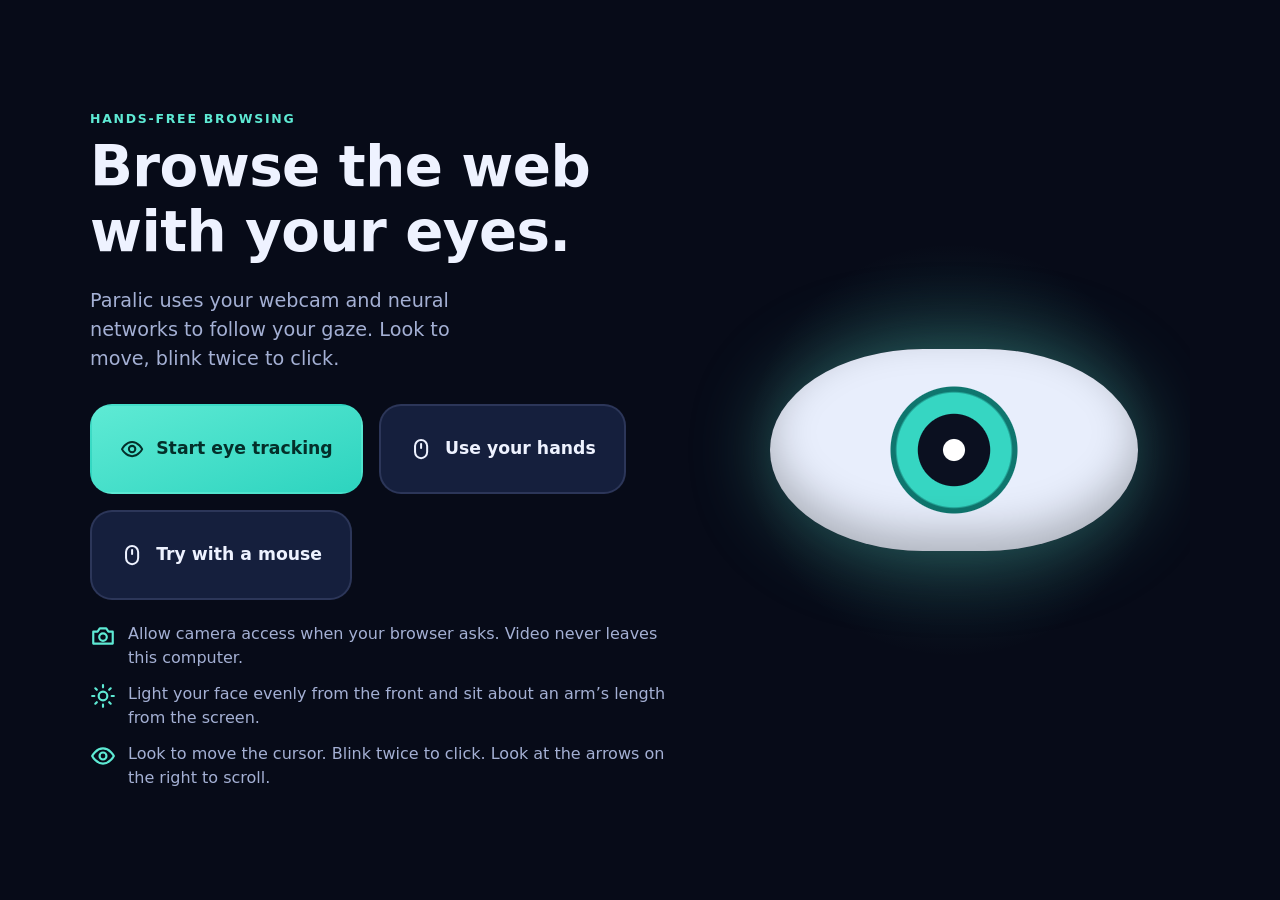
==== commit f2027460: "Wording that follows the control mode (eyes or hands) Co-Authored-By: Claude Opus 5.5 <noreply@anthr" ====
--- a/web/index.html
+++ b/web/index.html
@@ -55,10 +55,11 @@
   </div>
 
   <div id="paused-banner" class="paused-banner" hidden>
-    <strong>Paused</strong><span>Blink twice to resume</span>
+    <strong>Paused</strong><span><span class="say-eyes">Blink twice to resume</span><span class="say-hands">Hold up an open hand to resume</span></span>
   </div>
 
   <div id="gaze-cursor" class="gaze-cursor" hidden aria-hidden="true">
+    <div class="gc-progress"></div>
     <div class="gc-ring"></div>
     <div class="gc-dot"></div>
     <div class="gc-badge">1</div>
--- a/web/css/styles.css
+++ b/web/css/styles.css
@@ -497,6 +497,16 @@
 .choice svg { width: clamp(48px, 5vw, 90px); height: clamp(48px, 5vw, 90px); }
 .choice.primary { background: linear-gradient(160deg, rgba(94, 234, 212, 0.28), rgba(45, 212, 191, 0.12)); border-color: rgba(94, 234, 212, 0.6); }
 .choice-title { position: fixed; top: 5vh; left: 0; right: 0; text-align: center; padding: 0 4vw; }
+
+/* Scanning choice (e.g. "Who's using Paralic?"): options light up in turn */
+.scan-grid { position: fixed; inset: 18vh 4vw 6vh; display: grid; grid-template-columns: repeat(auto-fit, minmax(min(100%, 320px), 1fr)); gap: 3vw; align-content: center; }
+.scan-grid .choice { min-height: 26vh; transition: transform 0.2s, box-shadow 0.2s, border-color 0.2s; }
+.scan-grid .choice.scan-focus {
+  border-color: var(--violet);
+  background: linear-gradient(160deg, rgba(167, 139, 250, 0.32), rgba(167, 139, 250, 0.12));
+  box-shadow: 0 0 0 10px rgba(167, 139, 250, 0.22), 0 18px 50px rgba(167, 139, 250, 0.3);
+  transform: scale(1.04);
+}
 .choice-title p { color: var(--muted); margin: 0; }
 
 /* Calibration */
@@ -515,7 +525,8 @@
   will-change: translate, scale;
 }
 .calib-dot.settle { scale: 0.7; }
-.calib-dot.collect { scale: 0.55; animation: dotpulse 0.5s ease-in-out infinite alternate; }
+/* Shrinks while it measures (--p: 0..1, the settled frames gathered so far). */
+.calib-dot.collect { scale: calc(0.62 - 0.3 * var(--p, 0)); animation: dotpulse 0.5s ease-in-out infinite alternate; }
 .calib-dot.done { scale: 0; transition: scale 0.2s; }
 @keyframes dotpulse { from { box-shadow: 0 0 20px rgba(94, 234, 212, 0.5); } to { box-shadow: 0 0 50px rgba(94, 234, 212, 1); } }
 .calib-text {
@@ -535,6 +546,12 @@
 .calib-progress { position: fixed; left: 50%; bottom: 4vh; translate: -50% 0; display: flex; gap: 8px; }
 .calib-progress i { width: 12px; height: 12px; border-radius: 50%; background: rgba(255, 255, 255, 0.14); }
 .calib-progress i.done { background: var(--accent); }
+.calib-meter { position: fixed; left: 50%; bottom: 10vh; translate: -50% 0; width: min(320px, 60vw);
+  height: 12px; border-radius: 999px; background: rgba(255, 255, 255, 0.14); overflow: hidden; }
+.calib-meter i { display: block; height: 100%; width: 0; background: var(--accent); transition: width 0.15s ease; }
+.practice-target { border: none; cursor: pointer; background: radial-gradient(circle at 35% 30%, #c4b5fd, var(--accent));
+  box-shadow: 0 10px 30px rgba(0, 0, 0, 0.35); animation: practice-pulse 1.4s ease-in-out infinite; }
+@keyframes practice-pulse { 0%, 100% { transform: translate(-50%, -50%) scale(1); } 50% { transform: translate(-50%, -50%) scale(1.08); } }
 .calib-warning { position: fixed; left: 50%; top: 4vh; translate: -50% 0; padding: 10px 22px; border-radius: 999px; background: rgba(251, 191, 36, 0.14); color: var(--warn); font-weight: 650; }
 .head-guide { position: fixed; width: 170px; height: 170px; margin: -85px 0 0 -85px; border-radius: 50%; border: 2px dashed rgba(94, 234, 212, 0.4); animation: spin 5s linear infinite; pointer-events: none; }
 @keyframes spin { to { rotate: 360deg; } }
@@ -831,3 +848,309 @@
 @media (prefers-reduced-motion: reduce) {
   *, *::before, *::after { animation-duration: 0.01ms !important; animation-iteration-count: 1 !important; transition-duration: 0.01ms !important; }
 }
+
+
+/* ------------------------------------------------------------------ */
+/* Eye gestures: dwell / long-press ring, holding, dragging, menu      */
+/* ------------------------------------------------------------------ */
+
+.gc-progress {
+  position: absolute;
+  inset: -10px;
+  border-radius: 50%;
+  background: conic-gradient(var(--violet) calc(var(--p, 0) * 360deg), rgba(167, 139, 250, 0.16) 0);
+  -webkit-mask: radial-gradient(farthest-side, transparent calc(100% - 7px), #000 calc(100% - 6px));
+  mask: radial-gradient(farthest-side, transparent calc(100% - 7px), #000 calc(100% - 6px));
+  opacity: 0;
+  transition: opacity 0.12s;
+}
+.gaze-cursor.progress .gc-progress { opacity: 1; }
+.gaze-cursor.winking .gc-ring { border-color: var(--warn); background: rgba(251, 191, 36, 0.16); }
+/* The head is nudging the cursor: a dotted ring shows it moves on its own. */
+.gaze-cursor.nudging .gc-ring { border-style: dotted; border-color: var(--accent); background: rgba(94, 234, 212, 0.14); }
+body.gaze-holding .gaze-cursor .gc-ring { border-width: 5px; border-color: var(--warn); }
+body.gaze-dragging .gaze-cursor .gc-ring { border-color: var(--warn); transform: scale(0.6); }
+.gaze-held { outline: 4px solid var(--warn) !important; outline-offset: 3px; }
+
+.drag-ghost {
+  position: fixed;
+  left: 0;
+  top: 0;
+  z-index: 1900;
+  margin: 0;
+  pointer-events: none;
+  opacity: 0.94;
+  box-shadow: 0 26px 70px rgba(0, 0, 0, 0.55) !important;
+  outline: 4px solid var(--warn) !important;
+  rotate: -2deg;
+}
+.drag-ghost.returning { transition: translate 0.25s ease-in, opacity 0.25s; opacity: 0; }
+.is-dragging { opacity: 0.3; }
+body.gaze-dragging [data-dropzone] { outline: 3px dashed rgba(94, 234, 212, 0.5); outline-offset: 4px; }
+body.gaze-dragging [data-dropzone].drop-hover,
+.drop-hover { outline: 4px solid var(--warn) !important; background-color: rgba(251, 191, 36, 0.14) !important; }
+.drop-done { animation: pressed 0.4s ease-out; }
+
+.overlay.menu-overlay { display: block; padding: 0; background: rgba(6, 9, 20, 0.55); backdrop-filter: blur(2px); }
+.gaze-menu {
+  position: fixed;
+  left: 0;
+  top: 0;
+  width: min(440px, 92vw);
+  padding: 16px;
+  border-radius: 26px;
+  background: var(--card);
+  border: 2px solid var(--line);
+  box-shadow: var(--shadow);
+}
+.gaze-menu-title { font-weight: 800; color: var(--muted); padding: 4px 8px 12px; overflow-wrap: anywhere; }
+.gaze-menu-items { display: grid; gap: 12px; }
+.gaze-menu-item {
+  display: flex;
+  align-items: center;
+  gap: 16px;
+  min-height: var(--target-h);
+  padding: 0 24px;
+  border-radius: 18px;
+  border: 2px solid var(--line);
+  background: rgba(255, 255, 255, 0.04);
+  color: var(--text);
+  font: inherit;
+  font-size: clamp(20px, 1.6vw, 28px);
+  font-weight: 750;
+  text-align: left;
+}
+.gaze-menu-item svg { width: 34px; height: 34px; color: var(--accent); flex: none; }
+.gaze-menu-item.cancel svg { color: var(--muted); }
+
+/* Arrange (drag-and-drop game) */
+.arrange-sun { display: inline-flex; align-items: center; gap: 10px; font-weight: 800; color: var(--warn); margin-bottom: 10px; }
+.arrange-sun span { font-size: 1.6em; }
+.arrange-slots { display: grid; grid-template-columns: repeat(8, minmax(0, 1fr)); gap: clamp(8px, 1vw, 16px); }
+.arrange-slot {
+  position: relative;
+  min-height: clamp(150px, 22vh, 230px);
+  border-radius: var(--radius-sm);
+  border: 2px dashed var(--line);
+  background: rgba(255, 255, 255, 0.03);
+  display: grid;
+  place-items: center;
+  padding: 8px;
+}
+.arrange-slot .slot-n { position: absolute; top: 8px; left: 12px; font-weight: 800; color: var(--faint); }
+.arrange-slot.right { border-color: var(--ok); border-style: solid; background: rgba(74, 222, 128, 0.1); }
+.arrange-slot.wrong { border-color: var(--danger); border-style: solid; background: rgba(251, 113, 133, 0.1); }
+.arrange-status { min-height: 1.5em; margin: 14px 0; font-size: 1.1rem; }
+.arrange-status.ok { color: var(--ok); font-weight: 750; }
+.arrange-tray {
+  display: flex;
+  flex-wrap: wrap;
+  gap: clamp(8px, 1vw, 16px);
+  min-height: clamp(150px, 22vh, 230px);
+  padding: 12px;
+  border-radius: var(--radius);
+  background: rgba(255, 255, 255, 0.03);
+  border: 2px solid var(--line);
+}
+.arrange-card {
+  display: flex;
+  flex-direction: column;
+  align-items: center;
+  justify-content: center;
+  gap: 10px;
+  width: clamp(110px, 10vw, 170px);
+  min-height: clamp(130px, 19vh, 200px);
+  padding: 10px;
+  text-align: center;
+}
+.arrange-slot .arrange-card { width: 100%; min-height: 0; padding: 4px; background: transparent; border: 0; box-shadow: none; }
+.arrange-card .planet { --pd: clamp(54px, 5vw, 90px); }
+.drag-ghost.arrange-card .planet { --pd: clamp(54px, 5vw, 90px); }
+
+/* Draw */
+.draw-tools { display: flex; flex-wrap: wrap; align-items: center; gap: 14px; margin-bottom: 14px; }
+.opt.swatch { border-color: var(--swatch); color: var(--swatch); }
+.opt.swatch.selected { background: color-mix(in srgb, var(--swatch) 25%, transparent); color: var(--text); }
+.draw-canvas {
+  display: block;
+  width: 100%;
+  height: clamp(320px, 56vh, 720px);
+  border-radius: var(--radius);
+  background: #0b1228;
+  border: 2px solid var(--line);
+  touch-action: none;
+}
+.draw-tools .options { flex: 1 1 360px; }
+
+/* Settings sections */
+.section-title { display: flex; align-items: center; gap: 12px; margin: calc(var(--gap) * 1.6) 0 var(--gap); font-size: clamp(22px, 1.8vw, 30px); }
+.section-title svg { width: 30px; height: 30px; color: var(--accent); }
+.setting-note { margin-top: 10px !important; color: var(--warn) !important; }
+.btn.small { min-height: 0; padding: 8px 14px; font-size: 0.9rem; margin-left: 6px; }
+.calib-dot.blink-now {
+  scale: 1.15;
+  background: radial-gradient(circle, #fff 0 12%, var(--violet) 13% 36%, rgba(167, 139, 250, 0.3) 37% 100%);
+  box-shadow: 0 0 46px rgba(167, 139, 250, 0.9);
+}
+.calib-dot.wink-now {
+  background: radial-gradient(circle, #fff 0 12%, var(--warn) 13% 36%, rgba(251, 191, 36, 0.3) 37% 100%);
+  box-shadow: 0 0 46px rgba(251, 191, 36, 0.8);
+}
+.wink-ring {
+  position: fixed;
+  width: 150px;
+  height: 150px;
+  margin: -75px 0 0 -75px;
+  border-radius: 50%;
+  background: conic-gradient(var(--warn) calc(var(--p, 0) * 360deg), rgba(251, 191, 36, 0.15) 0);
+  -webkit-mask: radial-gradient(farthest-side, transparent calc(100% - 10px), #000 calc(100% - 9px));
+  mask: radial-gradient(farthest-side, transparent calc(100% - 10px), #000 calc(100% - 9px));
+  pointer-events: none;
+}
+.eye-results { display: grid; grid-template-columns: repeat(2, minmax(0, 1fr)); gap: var(--gap); margin: 20px 0; }
+.eye-result { padding: 22px; border-radius: var(--radius); background: var(--card); border: 2px solid var(--line); }
+.eye-result.ok { border-color: rgba(74, 222, 128, 0.6); }
+.eye-result.no { border-color: rgba(251, 191, 36, 0.6); }
+.eye-result h3 { margin: 0 0 8px; }
+.eye-result p { margin: 0; color: var(--muted); }
+
+/* Personalization Lab */
+.lab-grid { display: grid; grid-template-columns: repeat(auto-fit, minmax(min(100%, 460px), 1fr)); gap: var(--gap); }
+.lab-card h3 { display: flex; align-items: center; gap: 10px; margin-top: 0; }
+.lab-card h3 svg { width: 28px; height: 28px; color: var(--accent); }
+.lab-wide { grid-column: 1 / -1; }
+.face-gallery { display: flex; flex-wrap: wrap; gap: 6px; margin: 10px 0; }
+.face-gallery img { width: 56px; height: 56px; border-radius: 10px; object-fit: cover; filter: grayscale(1); opacity: 0.9; }
+/* "Is that NAME?" when someone else with a face print sits down. */
+.face-banner { position: fixed; z-index: 2500; left: 50%; bottom: 6vh; translate: -50% 0; display: flex; gap: 14px;
+  align-items: center; padding: 14px 18px; border-radius: 18px; background: #1f2b52; border: 1px solid var(--line);
+  box-shadow: var(--shadow); font-weight: 650; }
+.lab-stats { display: grid; grid-template-columns: repeat(auto-fit, minmax(150px, 1fr)); gap: 12px; margin: 6px 0 14px; }
+.lab-stat { padding: 12px 14px; border-radius: var(--radius-sm); background: rgba(255, 255, 255, 0.04); border: 1px solid var(--line); }
+.lab-stat b { display: block; font-size: 1.25rem; }
+.lab-stat span { color: var(--muted); font-size: 0.85rem; }
+.lab-nets { display: grid; grid-template-columns: repeat(3, minmax(0, 1fr)); gap: 10px; margin: 10px 0 14px; }
+.lab-net { padding: 10px 12px; border-radius: var(--radius-sm); border: 1px solid var(--line); display: grid; gap: 2px; }
+.lab-net.lead { border-color: var(--accent); background: rgba(94, 234, 212, 0.08); }
+.lab-net span { color: var(--muted); }
+.lab-net small { color: var(--accent); font-weight: 700; }
+.lab-history, .lab-list { margin: 12px 0 0; padding-left: 20px; color: var(--muted); }
+.lab-history b, .lab-list b { color: var(--text); }
+.lab-experiments { display: grid; grid-template-columns: repeat(auto-fit, minmax(min(100%, 280px), 1fr)); gap: var(--gap); }
+.lab-experiment {
+  display: grid;
+  gap: 6px;
+  padding: 20px 22px;
+  min-height: var(--target-h);
+  border-radius: var(--radius);
+  border: 2px solid var(--line);
+  background: rgba(255, 255, 255, 0.04);
+  color: var(--text);
+  text-decoration: none;
+}
+.lab-experiment b { font-size: 1.15rem; }
+.lab-experiment span { color: var(--muted); }
+.lab-experiment small { color: var(--accent); }
+.lab-table { margin: 18px auto 26px; border-collapse: collapse; min-width: min(520px, 90vw); }
+.lab-table th, .lab-table td { padding: 10px 16px; border-bottom: 1px solid var(--line); text-align: left; }
+.lab-table th { color: var(--muted); font-weight: 600; }
+.opt.swatch::before { content: ""; display: inline-block; width: 18px; height: 18px; margin-right: 10px; border-radius: 50%; background: var(--swatch); vertical-align: -3px; }
+.target.decoy { background: radial-gradient(circle, #cbd5e1 0 10%, #475569 11% 100%); box-shadow: none; }
+
+/* Spoken-instruction transcript during calibration (accessibility). */
+.calib-transcript {
+  position: fixed; left: 50%; bottom: 4vh; transform: translateX(-50%);
+  max-width: 80vw; text-align: center; color: #cbd5e1; opacity: 0.85;
+  font-size: 1.05rem; line-height: 1.4; pointer-events: none;
+}
+
+/* Smooth-pursuit trails + Snake chase. */
+.overlay.pursuit { background: #0b1020; }
+.pursuit-dot {
+  position: fixed; top: 0; left: 0; width: 46px; height: 46px; margin: -23px 0 0 -23px;
+  border-radius: 50%; background: radial-gradient(circle at 35% 35%, #a78bfa, #6d28d9);
+  box-shadow: 0 0 24px rgba(167, 139, 250, 0.8); will-change: translate;
+  transition: background 0.12s ease, box-shadow 0.12s ease;
+}
+.pursuit-dot.locked { background: radial-gradient(circle at 35% 35%, #86efac, #16a34a);
+  box-shadow: 0 0 30px rgba(34, 197, 94, 0.9); }
+.pursuit-hud {
+  position: fixed; top: 3vh; right: 4vw; color: #e2e8f0; font-size: 1.4rem;
+  font-variant-numeric: tabular-nums; opacity: 0.9;
+}
+
+/* Live camera + face-mesh preview during calibration (mirrored, like every
+   other camera view): big while getting into position, small in a corner for
+   the instructions, hidden while a dot measures unless the face is lost. */
+.calib-cam {
+  position: fixed; top: 18px; left: 18px; width: 240px; height: 180px;
+  border-radius: 14px; overflow: hidden; background: #0b1020;
+  border: 2px solid rgba(94, 234, 212, 0.5); box-shadow: 0 8px 30px rgba(0,0,0,0.45);
+  pointer-events: none; z-index: 5; transition: opacity 0.25s;
+}
+.calib-cam.big { top: 55%; left: 50%; width: auto; height: min(400px, 46vh); aspect-ratio: 4 / 3; translate: -50% -50%; }
+.calib-cam.dots { opacity: 0; }
+.calib-cam.dots.lost { opacity: 1; }
+.calib-cam.dots.at-r { left: auto; right: 18px; }
+.calib-cam.dots.at-b { top: auto; bottom: 18px; }
+.calib-cam:not(.big) .face-guide { display: none; }
+.calib-cam.no-face { border-color: rgba(248, 113, 113, 0.8); }
+.calib-cam-video, .calib-cam-mesh {
+  position: absolute; inset: 0; width: 100%; height: 100%; object-fit: cover; transform: scaleX(-1);
+}
+.setup-checks {
+  position: fixed; left: 50%; top: calc(55% + min(200px, 23vh) + 18px); translate: -50% 0;
+  display: flex; flex-wrap: wrap; justify-content: center; gap: 10px 22px; margin: 0; padding: 0;
+  list-style: none; width: min(760px, 90vw); font-size: 1.1rem; font-weight: 650; pointer-events: none;
+}
+.setup-checks li { display: flex; align-items: center; gap: 8px; color: var(--muted); }
+.setup-checks li i { width: 14px; height: 14px; border-radius: 50%; background: rgba(255, 255, 255, 0.2); }
+.setup-checks li.ok { color: var(--ok); }
+.setup-checks li.ok i { background: var(--ok); }
+.setup-checks li.warn i { background: var(--warn); }
+.setup-hint { flex-basis: 100%; margin: 6px 0 0; text-align: center; font-size: clamp(18px, 1.5vw, 26px); color: #e2e8f0; }
+.calib-cam-video { background: #0b1020; }
+.calib-cam-label {
+  position: absolute; left: 0; right: 0; bottom: 0; padding: 4px 8px;
+  font-size: 0.8rem; color: #e2e8f0; background: linear-gradient(transparent, rgba(0,0,0,0.6));
+}
+.calib-cam.no-face .calib-cam-label::after { content: ' — show your face'; color: #fca5a5; }
+
+/* Filling progress ring for a held head-pose step. */
+.calib-ring {
+  position: fixed; left: 50%; bottom: 12vh; transform: translateX(-50%);
+  width: 72px; height: 72px; pointer-events: none; z-index: 6;
+}
+.calib-ring svg { width: 100%; height: 100%; transform: rotate(-90deg); }
+.calib-ring circle { fill: none; stroke-width: 5; }
+.calib-ring .track { stroke: rgba(255,255,255,0.15); }
+.calib-ring .fill {
+  stroke: var(--accent, #5eead4); stroke-linecap: round;
+  transition: stroke-dashoffset 0.15s linear;
+}
+.calib-ring.full .fill { stroke: #86efac; }
+
+/* Live gaze estimate shown during the continuous mouse-labelled tune-up, so the
+   user can see the tracker (ring) versus where they point the mouse (truth). */
+.calib-gaze-mark {
+  position: fixed; top: 0; left: 0; width: 34px; height: 34px; margin: -17px 0 0 -17px;
+  border: 3px solid rgba(96, 165, 250, 0.95); border-radius: 50%;
+  box-shadow: 0 0 12px rgba(96, 165, 250, 0.6); pointer-events: none; z-index: 7;
+}
+
+/* Talk: topic chips for the phrase groups */
+.phrase-cats { display: flex; flex-wrap: wrap; gap: 8px; margin-bottom: 14px; }
+.phrase-cats .chip { padding: 8px 14px; }
+.phrase-cats .chip .emoji { margin-right: 6px; }
+
+/* Whole-computer ("desktop control") ON banner. */
+.system-banner {
+  position: fixed; top: 0; left: 0; right: 0; z-index: 10000;
+  padding: 10px 16px; text-align: center; font-size: 15px;
+  background: #b45309; color: #fff; box-shadow: 0 2px 10px rgba(0,0,0,.35);
+}
+.system-banner b { color: #ffe8c2; }
+
+/* -- eyes or hands (see js/mode.js) ------------------------------------------ */
+body:not(.hand-mode) .say-hands, body:not(.hand-mode) .hands-only { display: none !important; }
+body.hand-mode .say-eyes, body.hand-mode .eyes-only { display: none !important; }
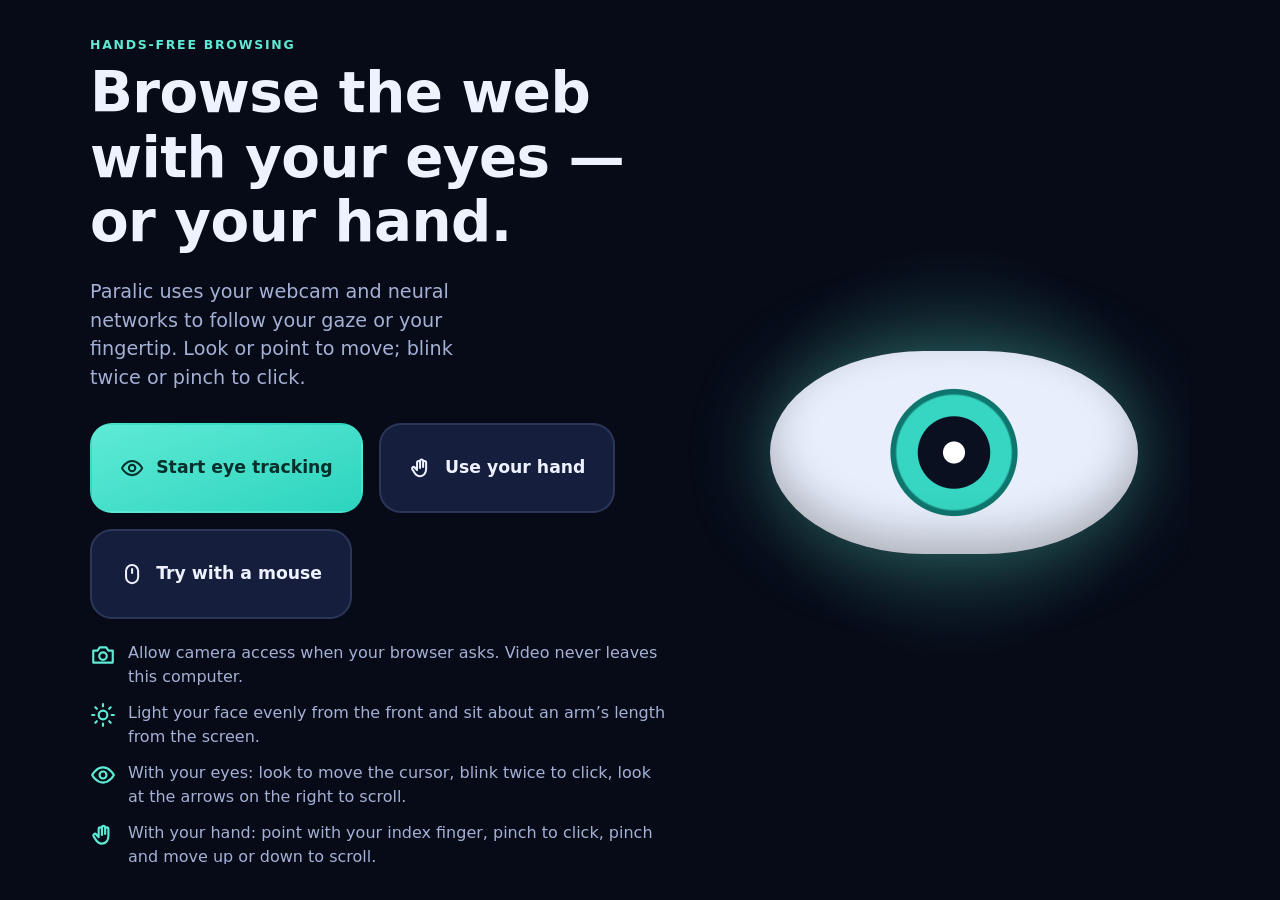
==== commit c56b25c6: "Pages read right with the eyes and with a hand Every page now follows the control mode (body.hand-mo" ====
--- a/web/index.html
+++ b/web/index.html
@@ -25,7 +25,7 @@
             <span id="status-text">Starting…</span>
           </div>
         </div>
-        <div class="blink-meter" title="Eye closure (blink) level">
+        <div class="blink-meter eyes-only" title="Eye closure (blink) level">
           <div class="blink-fill" id="blink-fill"></div>
           <div class="blink-thr" id="blink-thr"></div>
         </div>
--- a/web/css/styles.css
+++ b/web/css/styles.css
@@ -809,6 +809,17 @@
 }
 .opt.selected { border-color: var(--accent); background: rgba(94, 234, 212, 0.14); color: var(--accent); }
 .settings-actions { display: grid; grid-template-columns: repeat(3, minmax(0, 1fr)); gap: var(--gap); margin-bottom: var(--gap); }
+/* Settings -> Control with: two giant choices; the one in use (body.hand-mode, see js/mode.js) is lit. */
+.mode-choices { display: grid; grid-template-columns: repeat(2, minmax(0, 1fr)); gap: var(--gap); margin-bottom: 12px; }
+.mode-choices .choice { min-height: clamp(150px, 22vh, 230px); padding: 22px; }
+.mode-choice .mode-current { display: none; color: var(--accent); font-weight: 750; }
+body:not(.hand-mode) .mode-choice[data-mode="eyes"], body.hand-mode .mode-choice[data-mode="hand"] {
+  background: linear-gradient(160deg, rgba(94, 234, 212, 0.28), rgba(45, 212, 191, 0.12));
+  border-color: var(--accent);
+}
+body:not(.hand-mode) .mode-choice[data-mode="eyes"] .mode-current,
+body.hand-mode .mode-choice[data-mode="hand"] .mode-current { display: block; }
+.mode-note { margin: 0 0 var(--gap); }
 
 /* ------------------------------------------------------------------ */
 /* Help                                                                */
@@ -819,6 +830,7 @@
 .help-grid .card h3 svg { width: 30px; height: 30px; color: var(--accent); }
 .help-grid ul, .help-grid ol { margin: 0; padding-left: 1.3em; color: var(--muted); }
 .help-grid li { margin: 0.35em 0; }
+.help-grid .wide { grid-column: 1 / -1; }
 kbd { display: inline-block; min-width: 1.8em; padding: 1px 7px; border-radius: 6px; border: 1px solid var(--line); background: var(--bg-2); font-family: inherit; font-size: 0.85em; text-align: center; }
 
 .noscript { padding: 40px; font-size: 20px; }
